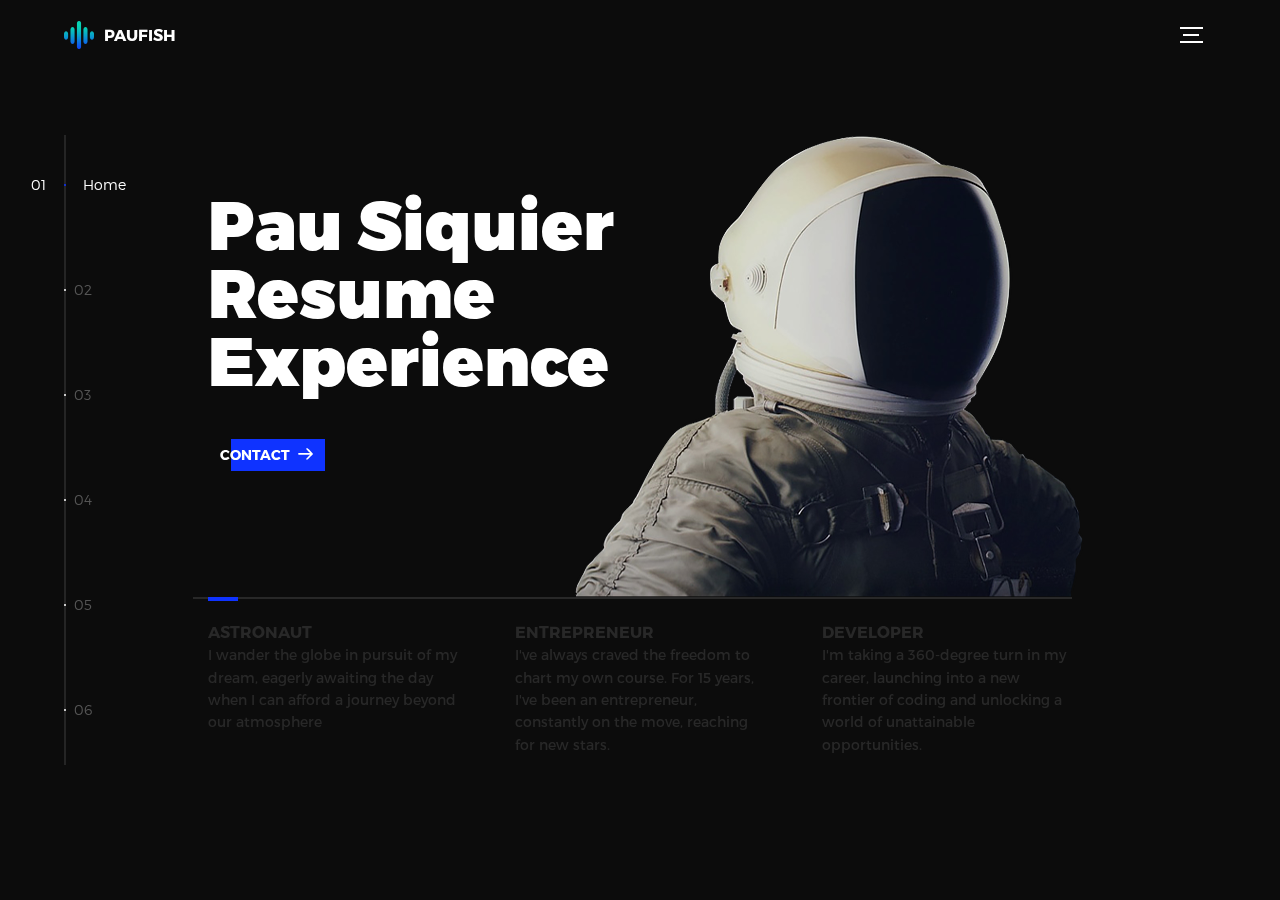
==== index.html @ 1b52bcc1 "upload education" ====
<!DOCTYPE html>
<html lang="en">
    <head>
        <title>Pau Siquier Resume</title>
        <meta charset="utf-8">
        <meta name="viewport" content="width=device-width, initial-scale=1">
        <meta http-equiv="X-UA-Compatible" content="IE=edge">
        <meta name="description" content="HTML5 website template">
        <meta name="keywords" content="global, template, html, sass, jquery">
        <link rel="stylesheet" href="assets/css/main.css">
        <link rel="shortcut icon" type="image/x-icon" href="assets\img\favicon.ico"/>
    </head>
    <body>

        <!-- notification for small viewports and landscape oriented smartphones -->
        <div class="device-notification">
            <a class="device-notification--logo" href="#0">
                <img src="assets/img/logo.png" alt="Global">
                <p>PauFish</p>
            </a>
            <p class="device-notification--message">This portfolio has so much to offer that
                i must request you please orient your device to portrait or find a larger
                screen. You won't be disappointed.</p>
        </div>

        <div class="perspective effect-rotate-left">
            <div class="container">
                <div class="outer-nav--return"></div>
                <div id="viewport" class="l-viewport">
                    <div class="l-wrapper">
                        <header class="header">
                            <a class="header--logo" href="#0">
                                <img src="assets/img/logo.png" alt="Global">
                                <p>PauFish</p>
                            </a>
                            <button class="header--cta cta">Contact</button>
                            <div class="header--nav-toggle">
                                <span></span>
                            </div>
                        </header>
                        <nav class="l-side-nav">
                            <ul class="side-nav">
                                <li class="is-active">
                                    <span>Home</span></li>
                                <li>
                                    <span>About me</span></li>
                                <li>
                                    <span>Portfolio</span></li>
                                <li>
                                    <span>Skills</span></li>
                                <!-- <li><span>Career</span></li> -->
                                
                                <li><span>Education</span></li>     
                                <li><span>Contact</span></li>
                            </ul>
                        </nav>

                        <!--------------------HOME --------------------------------------------------->
                        <ul class="l-main-content main-content">
                            <li class="l-section section section--is-active">
                                <div class="intro">
                                    <div class="intro--banner">
                                        <h1>Pau Siquier<br>Resume<br>Experience</h1>
                                        <button class="cta">Contact
                                            <svg
                                                version="1.1"
                                                id="Layer_1"
                                                xmlns="http://www.w3.org/2000/svg"
                                                xmlns:xlink="http://www.w3.org/1999/xlink"
                                                x="0px"
                                                y="0px"
                                                viewbox="0 0 150 118"
                                                style="enable-background:new 0 0 150 118;"
                                                xml:space="preserve">
                                                <g transform="translate(0.000000,118.000000) scale(0.100000,-0.100000)">
                                                    <path
                                                        d="M870,1167c-34-17-55-57-46-90c3-15,81-100,194-211l187-185l-565-1c-431,0-571-3-590-13c-55-28-64-94-18-137c21-20,33-20,597-20h575l-192-193C800,103,794,94,849,39c20-20,39-29,61-29c28,0,63,30,298,262c147,144,272,271,279,282c30,51,23,60-219,304C947,1180,926,1196,870,1167z"/>
                                                </g>
                                            </svg>
                                            <span class="btn-background"></span>
                                        </button>
                                        <img src="assets/img/introduction-visual.png" alt="Welcome">
                                    </div>
                                    <div class="intro--options">
                                        <a href="#0">
                                            <h3>Astronaut</h3>
                                            <p>I wander the globe in pursuit of my dream, eagerly awaiting the day when I
                                                can afford a journey beyond our atmosphere</p>
                                        </a>
                                        <a href="#0">
                                            <h3>Entrepreneur</h3>
                                            <p>I've always craved the freedom to chart my own course. For 15 years, I've
                                                been an entrepreneur, constantly on the move, reaching for new stars.</p>
                                        </a>
                                        <a href="#0">
                                            <h3>Developer</h3>
                                            <p>I'm taking a 360-degree turn in my career, launching into a new frontier of
                                                coding and unlocking a world of unattainable opportunities.</p>
                                        </a>
                                    </div>
                                </div>
                            </li>

                            <!--------------------ABOUT ME
                            --------------------------------------------------->
                            <li class="l-section section">
                                <div class="about">
                                    <div class="about--banner">
                                        <h2>15<br>Years of<br>Gratifying<br>Work experience</h2>
                                        <!-- <a href="experience.html">Career <span> <svg version="1.1" id="Layer_1"
                                        xmlns="http://www.w3.org/2000/svg" xmlns:xlink="http://www.w3.org/1999/xlink"
                                        x="0px" y="0px" viewBox="0 0 150 118" style="enable-background:new 0 0 150 118;"
                                        xml:space="preserve"> <g transform="translate(0.000000,118.000000)
                                        scale(0.100000,-0.100000)"> <path
                                        d="M870,1167c-34-17-55-57-46-90c3-15,81-100,194-211l187-185l-565-1c-431,0-571-3-590-13c-55-28-64-94-18-137c21-20,33-20,597-20h575l-192-193C800,103,794,94,849,39c20-20,39-29,61-29c28,0,63,30,298,262c147,144,272,271,279,282c30,51,23,60-219,304C947,1180,926,1196,870,1167z"/>
                                        </g> </svg> </span> </a> -->
                                        <img src="assets/img/about.webp" alt="About Us">
                                    </div>
                                    <div class="about--options">
                                        <a href="cv.html" target="”_blank”">
                                            <h3>CV</h3>
                                        </a>
                                        <a href="https://www.linkedin.com/in/paufish/" target="”_blank”">
                                            <h3>Linkedin</h3>
                                        </a>
                                        <a href="https://github.com/PauFish" target="”_blank”">
                                            <h3>Github</h3>
                                        </a>
                                    </div>
                                </div>
                            </li>

                            <!--------------------PORTFOLIO
                            --------------------------------------------------->
                            <li class="l-section section">
                                <div class="work">
                                    <h2>Selected work</h2>
                                    <div class="work--lockup">
                                        <ul class="slider">
                                            <li class="slider--item slider--item-left">
                                                <a href="https://www.youtube.com/embed/-PzQ5agpRwA">
                                                    <div class="slider--item-image">
                                                        <img src="assets\img\salemfish.webp" alt="Salemfish GuestHouse webside">
                                                    </div>
                                                    <p class="slider--item-title">Salemfish GuestHouse</p>
                                                    <p class="slider--item-description">PHP Hotel Booking Webside</p>
                                                    <a href="https://github.com/PauFish/Guest_House_Salem"><img src="assets\img\github.webp" alt="github"></a>
                                                </a>
                                            </li>
                                            <li class="slider--item slider--item-center">
                                                <a id="video" href="https://www.youtube.com/embed/ghQRNvZu9YY">
                                                    <div class="slider--item-image">
                                                        <img src="assets\img\ponmicancion.webp" alt="PonMiCancion webside">
                                                    </div>
                                                    <p class="slider--item-title">PonMiCancion</p>
                                                    <p class="slider--item-description">Laravel, Datatables, Bootstrap...</p>
                                                    <a href="https://github.com/PauFish/Pon-Mi-Cancion"><img src="assets\img\github.webp" alt="github"></a>
                                                </a>
                                            </li>
                                            <li class="slider--item slider--item-right">
                                                <a id="video" href="https://www.youtube.com/embed/Iv_xN5cWtKQ">
                                                    <div class="slider--item-image">
                                                        <img src="assets/img/space.webp" alt="portfolio">
                                                    </div>
                                                    <p class="slider--item-title">Space Portfolio</p>
                                                    <p class="slider--item-description">That's one small step for a man, one
                                                        <del
                                                            style="text-decoration: line-through;text-decoration-color: blue;text-decoration-thickness: 4px;">giant</del>
                                                        tiny leap for mankind.</p>
                                                    <a href="https://github.com/PauFish/portfolio-space"><img src="assets\img\github.webp" alt="github"></a>
                                                </a>
                                            </li>
                                        </ul>
                                        <div id="video" class="slider--prev">
                                            <svg
                                                version="1.1"
                                                id="Layer_1"
                                                xmlns="http://www.w3.org/2000/svg"
                                                xmlns:xlink="http://www.w3.org/1999/xlink"
                                                x="0px"
                                                y="0px"
                                                viewbox="0 0 150 118"
                                                style="enable-background:new 0 0 150 118;"
                                                xml:space="preserve">
                                                <g transform="translate(0.000000,118.000000) scale(0.100000,-0.100000)">
                                                    <path
                                                        d="M561,1169C525,1155,10,640,3,612c-3-13,1-36,8-52c8-15,134-145,281-289C527,41,562,10,590,10c22,0,41,9,61,29
                    c55,55,49,64-163,278L296,510h575c564,0,576,0,597,20c46,43,37,109-18,137c-19,10-159,13-590,13l-565,1l182,180
                    c101,99,187,188,193,199c16,30,12,57-12,84C631,1174,595,1183,561,1169z"/>
                                                </g>
                                            </svg>
                                        </div>
                                        <div class="slider--next">
                                            <svg
                                                version="1.1"
                                                id="Layer_1"
                                                xmlns="http://www.w3.org/2000/svg"
                                                xmlns:xlink="http://www.w3.org/1999/xlink"
                                                x="0px"
                                                y="0px"
                                                viewbox="0 0 150 118"
                                                style="enable-background:new 0 0 150 118;"
                                                xml:space="preserve">
                                                <g transform="translate(0.000000,118.000000) scale(0.100000,-0.100000)">
                                                    <path
                                                        d="M870,1167c-34-17-55-57-46-90c3-15,81-100,194-211l187-185l-565-1c-431,0-571-3-590-13c-55-28-64-94-18-137c21-20,33-20,597-20h575l-192-193C800,103,794,94,849,39c20-20,39-29,61-29c28,0,63,30,298,262c147,144,272,271,279,282c30,51,23,60-219,304C947,1180,926,1196,870,1167z"/>
                                                </g>
                                            </svg>
                                        </div>
                                    </div>
                                </div>
                            </li>
                            <!--------------------CARRER -------------- <li class="l-section section"> <div
                            class="hire" > <div class=""> <p>I have learned from my mistakes and gained
                            valuable knowledge and skills that have helped me grow as a professional.</p>
                            <p>These experiences have also shaped my approach to problem-solving,
                            decision-making, and teamwork, making me a well-rounded individual who is always
                            ready for new challenges.</p> <h2>CARRER</h2> <ul> <li><span>Junior
                            FullStack</span><small> Jan Choueiri M&C S.L.</small><small>2022</small></li>
                            <div> This PHP internship with Laravel provided practical web development
                            experience, deepened my understanding of the subject, and honed my skills for
                            future projects.</div> <li><span>Business Partner</span><small> Ediciones
                            Harper</small><small>2022</small></li> <div >Our company creates and wholesales
                            custom postcards, with in-house photography and design. </div>
                            <li><span>Business owner </span><small> 3D MinisDeResina</small><small>2018 -
                            2023</small></li> <div > We offer advanced 3D printing services utilizing resin
                            material, delivering unparalleled quality with resolution up to 4k. </div>
                            <li><span>Business Owner</span><small> La Seu T.A.</small><small>2018 -
                            2023</small></li> <div > Located in a prime tourist area, our gift shop offers
                            an extensive collection of unique souvenirs and memorable gifts that cater to
                            both visitors and residents alike.</div> <li><span>Business Owner</span><small>
                            Pau Siquier SL</small><small>2009 - 2017</small></li> <div > We specialize in
                            the maintenance, wholesale and retail sale of aquatic animals. </div>
                            <li><span>Handling Supervisor</span><small> Acciona Airport
                            Services</small><small>2008</small></li> <div > As a Ramp Personnel Supervisor,
                            I am responsible for overseeing and inspecting all processes between landing and
                            takeoff of aircraft.</div> </ul> </div> </div> </li>
                            ------------------------------------->
                            <!--------------------SKILLS -------
                            -------------------------------------------->

                            <li class="l-section section ">
                                <div class="skills">

                                    <div id="coding-machine">
                                        <!---- <div id="ust"> <h4 id="baslik">THESE ARE THE ABILITIES I BRING TO THE
                                        COSMOS</h4> <div id="circles"> <div id="exit-circle"></div> </div> </div> -->
                                        <div id="skills-terminal">
                                            <!-- <div id="numbers-terminal"> <span class="numara">1</span> <span
                                            class="numara">2</span> <span class="numara">3</span> <span
                                            class="numara">4</span> <span class="numara">5</span> <span
                                            class="numara">6</span> <span class="numara">7</span> <span
                                            class="numara">8</span> <span class="numara">9</span> <span
                                            class="numara">10</span> <span class="numara">11</span> <span
                                            class="numara">12</span> <span class="numara">13</span> <span
                                            class="numara">14</span> <span class="numara">15</span> <span
                                            class="numara">16</span> <span class="numara">17</span> </div> -->
                                            <div id="">
                                                <span class="comment-terminal">/* My current proficiency in various programming languages markup... */
                                                </span>
                                                <br>
                                                <span class="css-terminal">.coding {</span>
                                                <br>
                                                <ul style="list-style-type: none;">
                                                    <li>&emsp;&emsp;<span class="css-decl-terminal">background:</span><span class="text-terminal">&nbsp; PHP
                                                            <span class="onemli">
                                                                Laravel</span>
                                                            <span class="css-terminal">|</span>
                                                            Mysql
                                                            <span class="css-terminal">|</span>
                                                            Javascript<span class="css-terminal">|</span>| jQuery
                                                            <span class="css-terminal">|</span>
                                                            Java | C#
                                                            <span class="css-terminal">|</span>
                                                            XML
                                                            <span class="css-terminal">|</span>
                                                            Json
                                                            <span class="css-terminal">|</span>
                                                            Html5
                                                            <span class="css-terminal">|</span>
                                                            CSS;
                                                        </li>
                                                        <span class="css-terminal">}</span>
                                                    </ul>
                                                    <br>
                                                    <span class="css-terminal">.knowledge {</span>
                                                    <br>
                                                    <ul style="list-style-type: none;">
                                                        <li>&emsp;&emsp;<span class="css-decl-terminal">background:</span><span class="text-terminal">&nbsp; Git
                                                                <span class="css-terminal">|</span>
                                                                Bootstrap
                                                                <span class="css-terminal">|</span>
                                                                Jira
                                                                <span class="css-terminal">|</span>
                                                                Bitbucket
                                                                <span class="css-terminal">|</span>
                                                                Postman
                                                                <span class="css-terminal">|</span>
                                                                Docker
                                                                <span class="css-terminal">|</span>
                                                                VMware Workstation
                                                                <span class="css-terminal">|</span>
                                                                Ubuntu;
                                                            </li>
                                                            <span class="css-terminal">}</span>
                                                        </ul>
                                                        <br>
                                                        <span class="css-terminal">.other-knowledge {</span>
                                                        <br>
                                                        <ul style="list-style-type: none;">
                                                            <li>&emsp;&emsp;<span class="css-decl-terminal">background:</span><span class="text-terminal">&nbsp; Google Analytics & SEO
                                                                    <span class="css-terminal">|</span>
                                                                    Video Editing
                                                                    <span class="css-terminal">|</span>
                                                                    Photo % video color correction
                                                                    <span class="css-terminal">|</span>
                                                                    3D printing;
                                                                </li>
                                                                <span class="css-terminal">}</span>
                                                            </ul>
                                                            <br>
                                                            <span class="css-terminal">.human-languages {</span>
                                                            <br>

                                                            <span class="">&emsp;&emsp;<span class="css-decl-terminal">background:</span>
                                                            </span>

                                                            <span class="text-terminal">&nbsp;Spanish
                                                                <span class="onemli">
                                                                    Native
                                                                    <span class="css-terminal">|</span>
                                                                    <span class="text-terminal">Catalan</span>
                                                                    Native
                                                                    <span class="css-terminal">|</span>
                                                                    <span class="text-terminal">English</span>
                                                                    Advanced
                                                                    <span class="css-terminal">|</span>
                                                                    <span class="text-terminal">Italian</span>
                                                                    Basic
                                                                    <span class="css-terminal">|</span>
                                                                    <span class="text-terminal">
                                                                        &
                                                                    </span>
                                                                    little bit of many others;
                                                                </span>
                                                            </span>
                                                            <br>
                                                            <span class="css-terminal">}</span>
                                                        </div>
                                                        <div class="temizle"></div>
                                                    </div>
                                                    <!-- <div id="alt"> <p class="terminal-footer"> In a perpetual pursuit of
                                                    knowledge beyond the limits of our world</p> </div> -->
                                                </div>
                                            </div>

                                        </li>

                                        <!--------------------EDUCATION ------------------------->
                                             <li class="l-section
                                        section">
    <div class="Education ">
        <div id='stars-group1'></div>
        <div id='stars-group2'></div>
        <div id='stars-group3'></div>
    </div >
    <link
        href='https://fonts.googleapis.com/css?family=Open+Sans:400,300,300italic,400italic,600,600italic,700,700italic'
        rel='stylesheet'
        type='text/css'>
        <ul class="timeline">
            <li>
                <div class="direction-r">
                    <div class="flag-wrapper">
                        <span class="flag">Web Developer</span>
                        <span class="time-wrapper">
                            <span class="time">2021 - 2023</span>
                        </span>
                    </div>
                    <div class="desc">Higher Education - I excel with magna cum laude, ahead of
                        schedule. My work ethic and commitment bring a positive impact to any task.
                        Seeking challenges, I'm passionate and determined.</div>
                </div>
            </li>
            <li>
                <div class="direction-l">
                    <div class="flag-wrapper">
                        <span class="flag">Adnin & Finances</span>
                        <span class="time-wrapper">
                            <span class="time">2006 - 2008</span>
                        </span>
                    </div>
                    <div class="desc">Higher Education - I left my studies to start a thriving
                        business, gaining valuable experience in leadership and risk-taking.</div>
                </div>
            </li>
            <li>
                <div class="direction-r">
                    <div class="flag-wrapper">
                        <span class="flag">I tried to be a pilot</span>
                        <span class="time-wrapper">
                            <span class="time">2003 - 2006</span>
                        </span>
                    </div>
                    <div class="desc">I pursued my dream of becoming a pilot, but unforeseen
                        circumstances forced me to abandon it despite my passion and determination.</div>
                </div>
            </li>
            <li>
                <div class="direction-l">
                    <div class="flag-wrapper">
                        <span class="flag">USA High School</span>
                        <span class="time-wrapper">
                            <span class="time">2001-2002</span>
                        </span>
                    </div>
                    <div class="desc">Studying in Virginia boosted my academic and English skills.
                        The immersion improved my fluency for personal and professional communication.</div>
                </div>
            </li>
        </ul>
    </li>

                                        <!--------------------CONTACT
                                        --------------------------------------------------->
                                        <li class="l-section section">
                                            <div class="contact">
                                                <div class="contact--lockup">
                                                    <form
                                                        class="work-request"
                                                        action="https://formsubmit.co/info@paufish.es"
                                                        method="POST">
                                                        <div class="message-h1">

                                                            <p class="glitch">
                                                                <span aria-hidden="true"></span>BEAM a message across the universe
                                                            </p>

                                                        </div>
                                                        <div class="work-request--information form-flex">
                                                            <div class="information-name">
                                                                <div class="your-name">
                                                                    <input type="text" name="name" placeholder="Your Name..." required="required"></div>
                                                            </div>
                                                            <div class="information-email">
                                                                <div class="your-email">
                                                                    <input type="text" name="email" placeholder="Your Email..." required="required"></div>
                                                            </div>
                                                            <textarea
                                                                class="textarea-submit"
                                                                name="message"
                                                                rows="5"
                                                                cols="40"
                                                                placeholder=" MESSAGE..."
                                                                required="required"></textarea>
                                                            <!-- Change the Subject of the email to make it look the most handsome-->
                                                            <input type="hidden" name="_subject" value="Contact from www.paufish.es">
                                                            <!-- email templete https://formsubmit.co/email-templates-->
                                                            <input type="hidden" name="_template" value="box"></div>
                                                        <div class="stage"></div>
                                                        <button type="submit" class="send-form">Send</button>
                                                    </form>
                                                </div>
                                            </div>
                                        </li>
                                    </ul>
                                </div>
                            </div>
                        </div>

                        <!-------------------- OUTER 3D NAV
                        --------------------------------------------------->
                        <ul class="outer-nav">
                            <li class="is-active">Home</li>
                            <li>
                                <span>About me</span>
                            </li>
                            <li>
                                <span>Portfolio</span>
                            </li>
                            <li>
                                <span>Skills</span>
                            </li>
                            <li>
                                 <span>Education</span>
                            </li>
                            <!-- <li> <span>Career</span> </li> -->
                            <li>
                                <span>Contact</span>
                            </li>
                        </ul>
                    </div>

                    <script src="https://ajax.googleapis.com/ajax/libs/jquery/2.2.4/jquery.min.js"></script>
                    <script>
                        window.jQuery || document.write('<script src="assets/js/vendor/jquery-2.2.4.min.js"><\/script>')
                    </script>
                    <script src="../assets/js/functions-min.js"></script>
                </body>
            </html>
---- assets/css/main.css ----
@font-face {
    font-family: 'Montserrat';
    src: url("fonts/Montserrat-Black.eot");
    src: local("☺"),url("fonts/Montserrat-Black.woff") format("woff"),url("fonts/Montserrat-Black.ttf") format("truetype"),url("fonts/Montserrat-Black.svg") format("svg");
    font-weight: 900;
    font-style: normal;
}
@font-face {
    font-family: 'Montserrat';
    src: url("fonts/Montserrat-Bold.eot");
    src: local("☺"),url("fonts/Montserrat-Bold.woff") format("woff"),url("fonts/Montserrat-Bold.ttf") format("truetype"),url("fonts/Montserrat-Bold.svg") format("svg");
    font-weight: 700;
    font-style: normal;
}
@font-face {
    font-family: 'Montserrat';
    src: url("fonts/Montserrat-Regular.eot");
    src: local("☺"),url("fonts/Montserrat-Regular.woff") format("woff"),url("fonts/Montserrat-Regular.ttf") format("truetype"),url("fonts/Montserrat-Regular.svg") format("svg");
    font-weight: 400;
    font-style: normal;
}
@font-face {
    font-family: 'Montserrat';
    src: url("fonts/Montserrat-Light.eot");
    src: local("☺"),url("fonts/Montserrat-Light.woff") format("woff"),url("fonts/Montserrat-Light.ttf") format("truetype"),url("fonts/Montserrat-Light.svg") format("svg");
    font-weight: 300;
    font-style: normal;
}
/*! normalize.css v3.0.2 | MIT License | git.io/normalize */
html {
    font-family: sans-serif;
    -ms-text-size-adjust: 100%;
    -webkit-text-size-adjust: 100%;
}
body {
    margin: 0;
}
article,
aside,
details,
figcaption,
figure,
footer,
header,
hgroup,
main,
menu,
nav,
section,
summary {
    display: block;
}
audio,
canvas,
progress,
video {
    display: inline-block;
    vertical-align: baseline;
}
audio:not([controls]) {
    display: none;
    height: 0;
}
[hidden],
template {
    display: none;
}
a {
    background-color: transparent;
}
a:active,
a:hover {
    outline: 0;
}
abbr[title] {
    border-bottom: 1px dotted;
}
b,
strong {
    font-weight: bold;
}
dfn {
    font-style: italic;
}
h1 {
    font-size: 2em;
    margin: 0.67em 0;
}
mark {
    background: #ff0;
    color: #000;
}
small {
    font-size: 80%;
}
sub,
sup {
    font-size: 75%;
    line-height: 0;
    position: relative;
    vertical-align: baseline;
}
sup {
    top: -0.5em;
}
sub {
    bottom: -0.25em;
}
img {
    border: 0;
}
svg:not(:root) {
    overflow: hidden;
}
figure {
    margin: 1em 40px;
}
hr {
    box-sizing: content-box;
    height: 0;
}
pre {
    overflow: auto;
}
code,
kbd,
pre,
samp {
    font-family: monospace, monospace;
    font-size: 1em;
}
button,
input,
optgroup,
select,
textarea {
    color: inherit;
    font: inherit;
    margin: 0;
}
button {
    overflow: visible;
}
button,
select {
    text-transform: none;
}
button,
html input[type="button"],
input[type="reset"],
input[type="submit"] {
    -webkit-appearance: button;
    cursor: pointer;
}
button[disabled],
html input[disabled] {
    cursor: default;
}
button::-moz-focus-inner,
input::-moz-focus-inner {
    border: 0;
    padding: 0;
}
input {
    line-height: normal;
}
input[type="checkbox"],
input[type="radio"] {
    box-sizing: border-box;
    padding: 0;
}
input[type="number"]::-webkit-inner-spin-button,
input[type="number"]::-webkit-outer-spin-button {
    height: auto;
}
input[type="search"] {
    -webkit-appearance: textfield;
    box-sizing: content-box;
}
input[type="search"]::-webkit-search-cancel-button,
input[type="search"]::-webkit-search-decoration {
    -webkit-appearance: none;
}
fieldset {
    border: 1px solid #c0c0c0;
    margin: 0 2px;
    padding: 0.35em 0.625em 0.75em;
}
legend {
    border: 0;
    padding: 0;
}
textarea {
    overflow: auto;
    color:black;
}
optgroup {
    font-weight: bold;
}
table {
    border-collapse: collapse;
    border-spacing: 0;
}
td,
th {
    padding: 0;
}
::-moz-selection {
    background: #FFF498;
}
::selection {
    background: #FFF498;
}
::-moz-selection {
    background: #FFF498;
}
img::-moz-selection {
    background: transparent;
}
img::selection {
    background: transparent;
}
img::-moz-selection {
    background: transparent;
}
body {
    -webkit-tap-highlight-color: #FFF498;
}
body {
    background-color: #0c0c0c;
    font-size: 14px;
    line-height: 1.6;
    font-family: "Montserrat",sans-serif;
    color: #fff;
    -webkit-font-smoothing: antialiased;
    -webkit-text-size-adjust: 100%;
}
.l-viewport {
    position: relative;
    width: 100%;
    height: 100vh;
    box-shadow: 0 0 45px 5px rgba(0,0,0,0.85);
    overflow: hidden;
}
.l-wrapper {
    position: relative;
    width: 1440px;
    max-width: 90%;
    height: 100%;
    margin: 0 auto;
}
.l-side-nav {
    position: absolute;
    left: 0;
    display: -webkit-box;
    display: -webkit-flex;
    display: -ms-flexbox;
    display: flex;
    height: 100%;
    -webkit-box-align: center;
    -webkit-align-items: center;
    -ms-flex-align: center;
    align-items: center;
}
.l-side-nav::before {
    content: "";
    position: absolute;
    top: 50%;
    left: 0;
    -webkit-transform: translateY(-50%);
    transform: translateY(-50%);
    width: 2px;
    height: 70%;
    max-height: 750px;
    background-color: #555;
    opacity: 0.35;
    z-index: 10;
}
@media (max-width: 1180px) {
    .l-side-nav {
        display: none;
    }
}
.l-main-content {
    position: relative;
    width: 100%;
    height: 100%;
    margin: 0;
    padding: 0;
    list-style: none;
}
.l-section {
    position: absolute;
    width: 100%;
    height: 100%;
}
.device-notification {
    display: none;
    position: fixed;
    top: 0;
    left: 0;
    width: 100%;
    height: 100%;
    -webkit-box-orient: vertical;
    -webkit-box-direction: normal;
    -webkit-flex-direction: column;
    -ms-flex-direction: column;
    flex-direction: column;
    -webkit-box-align: center;
    -webkit-align-items: center;
    -ms-flex-align: center;
    -ms-grid-row-align: center;
    align-items: center;
    -webkit-box-pack: center;
    -webkit-justify-content: center;
    -ms-flex-pack: center;
    justify-content: center;
    background-color: #0c0c0c;
    z-index: 12;
}
.device-notification--logo {
    display: -webkit-box;
    display: -webkit-flex;
    display: -ms-flexbox;
    display: flex;
    -webkit-box-align: center;
    -webkit-align-items: center;
    -ms-flex-align: center;
    align-items: center;
    text-decoration: none;
    color: #fff;
}
.device-notification--logo p {
    margin: 0 0 0 10px;
    font-size: 16px;
    font-weight: 700;
    text-transform: uppercase;
}
.device-notification--message {
    width: 70%;
    margin: 30px 0 0;
    font-weight: 700;
    text-align: center;
}
@media (max-width: 767px) and (min-width: 601px) and (max-height: 680px) {
    .device-notification {
        display: -webkit-box;
        display: -webkit-flex;
        display: -ms-flexbox;
        display: flex;
    }
}
@media (max-width: 600px) and (min-width: 480px) and (max-height: 580px) {
    .device-notification {
        display: -webkit-box;
        display: -webkit-flex;
        display: -ms-flexbox;
        display: flex;
    }
}
@media (max-width: 736px) and (min-width: 360px) and (orientation: landscape) {
    .device-notification {
        display: -webkit-box;
        display: -webkit-flex;
        display: -ms-flexbox;
        display: flex;
    }
}
@media(max-width: 359px) {
    .device-notification {
        display: -webkit-box;
        display: -webkit-flex;
        display: -ms-flexbox;
        display: flex;
    }
}
.section {
    opacity: 0;
    visibility: hidden;
    -webkit-transition: opacity 0.4s ease-in-out,visibility 0s 0.4s;
    transition: opacity 0.4s ease-in-out,visibility 0s 0.4s;
}
.section--is-active {
    opacity: 1;
    visibility: visible;
    z-index: 1;
    -webkit-transition: opacity 0.4s ease-in-out 0.4s;
    transition: opacity 0.4s ease-in-out 0.4s;
}
.section--next {
    -webkit-transform: translateY(-45px);
    transform: translateY(-45px);
    -webkit-transition: -webkit-transform 0.4s ease-in-out;
    transition: -webkit-transform 0.4s ease-in-out;
    transition: transform 0.4s ease-in-out;
    transition: transform 0.4s ease-in-out, -webkit-transform 0.4s ease-in-out;
}
.section--prev {
    -webkit-transform: translateY(45px);
    transform: translateY(45px);
    -webkit-transition: -webkit-transform 0.4s ease-in-out;
    transition: -webkit-transform 0.4s ease-in-out;
    transition: transform 0.4s ease-in-out;
    transition: transform 0.4s ease-in-out, -webkit-transform 0.4s ease-in-out;
}
.header {
    position: absolute;
    top: 0;
    left: 0;
    display: -webkit-box;
    display: -webkit-flex;
    display: -ms-flexbox;
    display: flex;
    width: 100%;
    height: 70px;
    -webkit-box-align: center;
    -webkit-align-items: center;
    -ms-flex-align: center;
    align-items: center;
    -webkit-box-pack: justify;
    -webkit-justify-content: space-between;
    -ms-flex-pack: justify;
    justify-content: space-between;
    z-index: 10;
}
.header--logo {
    display: -webkit-box;
    display: -webkit-flex;
    display: -ms-flexbox;
    display: flex;
    -webkit-box-align: center;
    -webkit-align-items: center;
    -ms-flex-align: center;
    align-items: center;
    text-decoration: none;
    color: #fff;
}
.header--logo p {
    margin: 0 0 0 10px;
    font-size: 16px;
    font-weight: 700;
    text-transform: uppercase;
}
.header--nav-toggle {
    display: -webkit-box;
    display: -webkit-flex;
    display: -ms-flexbox;
    display: flex;
    width: 50px;
    height: 50px;
    -webkit-box-orient: vertical;
    -webkit-box-direction: normal;
    -webkit-flex-direction: column;
    -ms-flex-direction: column;
    flex-direction: column;
    -webkit-box-align: center;
    -webkit-align-items: center;
    -ms-flex-align: center;
    align-items: center;
    -webkit-box-pack: center;
    -webkit-justify-content: center;
    -ms-flex-pack: center;
    justify-content: center;
    cursor: pointer;
}
.header--nav-toggle span,
.header--nav-toggle::after,
.header--nav-toggle::before {
    content: "";
    position: relative;
    width: 16px;
    height: 2px;
    background-color: #fff;
}
.header--nav-toggle::before {
    bottom: 5px;
    width: 23px;
}
.header--nav-toggle::after {
    top: 5px;
    width: 23px;
}
.header--cta {
    position: absolute;
    top: 50%;
    left: 50%;
    -webkit-transform: translate(-50%, -50%);
    transform: translate(-50%, -50%);
    padding: 0 20px;
    line-height: 30px;
    text-decoration: none;
    color: #fff;
    font-weight: 700;
    text-transform: uppercase;
    background-color: #0f33ff;
    border: none;
    opacity: 0;
    visibility: hidden;
    -webkit-transition: opacity 0.4s ease-in-out,visibility 0s 0.4s;
    transition: opacity 0.4s ease-in-out,visibility 0s 0.4s;
}
.header--cta:focus {
    outline: none;
}
.header--cta.is-active {
    opacity: 1;
    visibility: visible;
    -webkit-transition: opacity 0.4s ease-in-out 0.4s;
    transition: opacity 0.4s ease-in-out 0.4s;
}
@media (max-width: 767px) {
    .header--cta {
        display: none;
    }
}
.side-nav {
    position: relative;
    display: -webkit-box;
    display: -webkit-flex;
    display: -ms-flexbox;
    display: flex;
    width: 100px;
    height: 70%;
    max-height: 750px;
    -webkit-box-orient: vertical;
    -webkit-box-direction: normal;
    -webkit-flex-direction: column;
    -ms-flex-direction: column;
    flex-direction: column;
    -webkit-justify-content: space-around;
    -ms-flex-pack: distribute;
    justify-content: space-around;
    margin: 0;
    padding: 0;
    list-style-position: inside;
    z-index: 10;
}
.side-nav > li {
    position: relative;
    top: -5px;
    color: #fff;
    font-size: 6px;
    cursor: pointer;
}
.side-nav > li span {
    position: relative;
    top: 3px;
    left: 10px;
    color: #fff;
    font-size: 14px;
    font-weight: 300;
    opacity: 0;
    visibility: hidden;
}
.side-nav > li::before {
    position: absolute;
    top: 3px;
    left: 10px;
    color: #555;
    font-size: 14px;
    font-weight: 300;
}

/*where side-nav magics is at*/
.side-nav li:nth-child(1)::before {
    content: "01";
}
.side-nav li:nth-child(2)::before {
    content: "02";
}
.side-nav li:nth-child(3)::before {
    content: "03";
}
.side-nav li:nth-child(4)::before {
    content: "04";
}

.side-nav li:nth-child(5)::before {
    content: "05";
}

.side-nav li:nth-child(6)::before {
    content: "06";
}
/*
.side-nav li:nth-child(7)::before {
    content: "07";
}

*/
.side-nav li.is-active {
    color: #0f33ff;
    -webkit-transition: color 0.4s ease-in-out;
    transition: color 0.4s ease-in-out;
}
.side-nav li.is-active span {
    opacity: 1;
    visibility: visible;
    -webkit-transition: opacity 0.4s ease-in-out;
    transition: opacity 0.4s ease-in-out;
}
.side-nav li.is-active::before {
    left: -33px;
    color: #fff;
}
.intro {
    position: relative;
    display: -webkit-box;
    display: -webkit-flex;
    display: -ms-flexbox;
    display: flex;
    width: 900px;
    max-width: 75%;
    height: 100%;
    -webkit-box-orient: vertical;
    -webkit-box-direction: normal;
    -webkit-flex-direction: column;
    -ms-flex-direction: column;
    flex-direction: column;
    -webkit-box-pack: center;
    -webkit-justify-content: center;
    -ms-flex-pack: center;
    justify-content: center;
    margin: 0 auto;
}
@media (max-width: 1180px) {
    .intro {
        max-width: 100%;
    }
}
.intro--banner {
    position: relative;
    height: 475px;
}
.intro--banner::before {
    content: "";
    position: absolute;
    bottom: 20px;
    left: -15px;
    right: 0;
    height: 2px;
    background-color: #282828;
}
.intro--banner::after {
    content: "";
    position: absolute;
    bottom: 18px;
    left: 0;
    width: 30px;
    height: 4px;
    background-color: #0f33ff;
}
.intro--banner h1 {
    position: relative;
    font-size: 68px;
    font-weight: 900;
    line-height: 1;
    z-index: 1;
}
.intro--banner button {
    position: relative;
    padding: 5px 17px 5px 12px;
    font-weight: 700;
    text-transform: uppercase;
    background-color: transparent;
    border: none;
}
.intro--banner button .btn-background {
    position: absolute;
    top: 0;
    left: 23px;
    right: 0;
    height: 100%;
    background-color: #0f33ff;
    z-index: -1;
    -webkit-transition: left 0.2s ease-in-out;
    transition: left 0.2s ease-in-out;
}
.intro--banner button:hover .btn-background {
    left: 0;
}
.intro--banner button:focus {
    outline: none;
}
.intro--banner button svg {
    position: relative;
    left: 5px;
    width: 15px;
    fill: #fff;
}
.intro--banner img {
    position: absolute;
    bottom: 21px;
    right: -12px;
}
.intro--options {
    display: -webkit-box;
    display: -webkit-flex;
    display: -ms-flexbox;
    display: flex;
    -webkit-box-pack: justify;
    -webkit-justify-content: space-between;
    -ms-flex-pack: justify;
    justify-content: space-between;
    margin: 0;
    padding: 0;
    list-style: none;
}
.intro--options > a {
    max-width: 250px;
    text-decoration: none;
    color: #282828;
    -webkit-transition: color 0.2s ease-in-out;
    transition: color 0.2s ease-in-out;
}
.intro--options > a:hover {
    color: #fff;
}
.intro--options h3 {
    font-size: 16px;
    text-transform: uppercase;
}
.intro--options p {
    margin-bottom: 0;
}
@media (max-width: 900px) {
    .intro--banner {
        height: 380px;
    }
    .intro--banner h1 {
        font-size: 55px;
    }
    .intro--banner img {
        width: 430px;
    }
    .intro--options > a {
        margin-right: 30px;
    }
    .intro--options > a:last-child {
        margin-right: 0;
    }
}
@media (max-width: 767px) {
    .intro--banner {
        height: 305px;
    }
    .intro--banner h1 {
        font-size: 44px;
    }
    .intro--banner img {
        width: 330px;
    }
    .intro--options {
        display: block;
    }
    .intro--options > a {
        display: block;
        max-width: 100%;
        margin: 0 0 30px;
    }
    .intro--options > a:last-child {
        margin-bottom: 0;
    }
}
@media (max-width: 600px) {
    .intro--banner {
        height: 20%;
    }
    .intro--banner h1 {
        font-size: 35px;
    }
    .intro--banner img {
        width: 60%;
    }
}
@media (max-width: 600px) and (max-height: 750px) {
    .intro--banner {
        height: auto;
    }
    .intro--banner::after,
    .intro--banner::before {
        display: none;
    }
    .intro--banner h1 {
        margin-top: 0;
    }
    
}
.work {
    
    position: relative;
    display: -webkit-box;
    display: -webkit-flex;
    display: -ms-flexbox;
    display: flex;
    width: 960px;
    max-width: 80%;
    height: 100%;
    -webkit-box-orient: vertical;
    -webkit-box-direction: normal;
    -webkit-flex-direction: column;
    -ms-flex-direction: column;
    flex-direction: column;
    -webkit-box-pack: center;
    -webkit-justify-content: center;
    -ms-flex-pack: center;
    justify-content: center;
    margin: 0 auto;
}
@media (max-width: 1180px) {
    .work {
        max-width: 100%;
    }
}
.work h2 {
    margin: 0 0 20px;
    font-size: 30px;
    text-align: center;
}
.work--lockup {
    position: relative;
}
.work--lockup .slider {
    position: relative;
    display: -webkit-box;
    display: -webkit-flex;
    display: -ms-flexbox;
    display: flex;
    width: 80%;
    margin: 0 auto;
    padding: 0;
    list-style: none;
}
.work--lockup .slider--item {
    position: absolute;
    display: none;
    text-align: center;
}
.work--lockup .slider--item a {
    text-decoration: none;
    color: #858585;
}
.work--lockup .slider--item-title {
    margin-top: 10px;
    font-size: 12px;
    font-weight: 700;
    text-transform: uppercase;
}
.work--lockup .slider--item-description {
    display: none;
    max-width: 250px;
    margin: 0 auto;
}
.work--lockup .slider--item-image {
    width: 150px;
    height: 150px;
    margin: 0 auto;
    border-radius: 50%;
    overflow: hidden;
}
.work--lockup .slider--item-image img {
    width: 100%;
}
.work--lockup .slider--item-left {
    top: 50%;
    left: 0;
    -webkit-transform: translateY(-50%);
    transform: translateY(-50%);
    display: block;
}
.work--lockup .slider--item-right {
    top: 50%;
    right: 0;
    -webkit-transform: translateY(-50%);
    transform: translateY(-50%);
    display: block;
}
.work--lockup .slider--item-center {
    position: relative;
    top: 30px;
    left: 50%;
    -webkit-transform: translateX(-50%);
    transform: translateX(-50%);
    display: block;
}
.work--lockup .slider--item-center a {
    color: #fff;
}
.work--lockup .slider--item-center .slider--item-title {
    margin-top: 25px;
    font-size: 16px;
}
.work--lockup .slider--item-center .slider--item-description {
    display: block;
}
.work--lockup .slider--item-center .slider--item-image {
    width: 300px;
    height: 300px;
}
.work--lockup .slider--next,
.work--lockup .slider--prev {
    position: absolute;
    top: 160px;
    display: -webkit-box;
    display: -webkit-flex;
    display: -ms-flexbox;
    display: flex;
    width: 50px;
    height: 50px;
    -webkit-box-align: center;
    -webkit-align-items: center;
    -ms-flex-align: center;
    align-items: center;
    -webkit-box-pack: center;
    -webkit-justify-content: center;
    -ms-flex-pack: center;
    justify-content: center;
    background-color: #282828;
    border-radius: 50%;
    cursor: pointer;
}
.work--lockup .slider--next svg,
.work--lockup .slider--prev svg {
    width: 20px;
    fill: #fff;
}
.work--lockup .slider--next {
    right: 0;
}
.work--lockup .slider--prev {
    left: 0;
}
@media (max-width: 900px) {
    .work--lockup .slider--item-image {
        width: 120px;
        height: 120px;
    }
    .work--lockup .slider--item-center .slider--item-image {
        width: 240px;
        height: 240px;
    }
    .work--lockup .slider--next,
    .work--lockup .slider--prev {
        top: 130px;
    }
}
@media (max-width: 767px) {
    .work--lockup .slider {
        width: 75%;
    }
    .work--lockup .slider--item-image {
        width: 90px;
        height: 90px;
    }
    .work--lockup .slider--item-center .slider--item-image {
        width: 190px;
        height: 190px;
    }
    .work--lockup .slider--next,
    .work--lockup .slider--prev {
        top: 105px;
    }
}
@media (max-width: 600px) {
    .work--lockup .slider {
        width: auto;
    }
    .work--lockup .slider--item-left,
    .work--lockup .slider--item-right {
        display: none;
    }
}
.about {
    position: relative;
    display: -webkit-box;
    display: -webkit-flex;
    display: -ms-flexbox;
    display: flex;
    width: 900px;
    max-width: 75%;
    height: 100%;
    -webkit-box-orient: vertical;
    -webkit-box-direction: normal;
    -webkit-flex-direction: column;
    -ms-flex-direction: column;
    flex-direction: column;
    -webkit-box-pack: center;
    -webkit-justify-content: center;
    -ms-flex-pack: center;
    justify-content: center;
    margin: 0 auto;
}
@media (max-width: 1180px) {
    .about {
        max-width: 100%;
    }
}
.about--banner {
    position: relative;
    height: 45%;
}
.about--banner::before {
    content: "";
    position: absolute;
    top: 20px;
    left: 200px;
    -webkit-transform: rotate(-25deg);
    transform: rotate(-25deg);
    border: 5px solid #0f33ff;
    border-right-color: transparent;
    border-bottom-color: transparent;
}
.about--banner::after {
    content: "";
    position: absolute;
    top: 75px;
    left: 400px;
    -webkit-transform: rotate(45deg);
    transform: rotate(45deg);
    width: 10px;
    height: 10px;
    background-color: #0f33ff;
}
.about--banner h2 {
    position: relative;
    margin-top: 35px;
    font-size: 68px;
    font-weight: 900;
    line-height: 1;
    z-index: 1;
}
.about--banner h2::before {
    content: "";
    position: absolute;
    top: 60px;
    left: 268px;
    width: 30px;
    height: 30px;
    background-color: #0f33ff;
    border-radius: 50%;
}
.about--banner h2::after {
    content: "";
    position: absolute;
    top: 255px;
    left: 255px;
    width: 10px;
    height: 10px;
    background-color: #0f33ff;
}
.about--banner a {
    padding: 5px 17px 5px 0;
    text-decoration: none;
    color: #fff;
    font-weight: 700;
    text-transform: uppercase;
    background-color: transparent;
}
.about--banner a:hover svg {
    left: 10px;
}
.about--banner a svg {
    position: relative;
    left: 5px;
    width: 15px;
    fill: #fff;
    -webkit-transition: left 0.2s ease-in-out;
    transition: left 0.2s ease-in-out;
}
.about--banner img {
    position: absolute;
    bottom: -90px;
    right: -12px;
}
.about--options {
    display: -webkit-box;
    display: -webkit-flex;
    display: -ms-flexbox;
    display: flex;
    max-width: 600px;
    -webkit-box-pack: justify;
    -webkit-justify-content: space-between;
    -ms-flex-pack: justify;
    justify-content: space-between;
    margin-top: 20px;
    padding: 0;
    list-style: none;
    text-align: center;
}
.about--options > a {
    position: relative;
    width: 150px;
    height: 75px;
    text-decoration: none;
    color: #fff;
    border: 10px solid #0f33ff;
    background-position: center;
    background-size: cover;
    background-repeat: no-repeat;
}
.about--options > a:nth-child(1) {
    background-image: url("../img/about-winners.webp");
}
.about--options > a:nth-child(2) {
    background-image: url("../img/about-philosophy.webp");
}
.about--options > a:nth-child(3) {
    background-image: url("../img/about-history.webp");
}
.about--options > a:hover h3 {
    bottom: -50px;
}
.about--options h3 {
    margin-top: 70px;
    font-size: 16px;
    text-transform: uppercase;
    -webkit-transition: bottom 0.2s ease-in-out,left 0.2s ease-in-out;
    transition: bottom 0.2s ease-in-out,left 0.2s ease-in-out;
}
@media (max-width: 767px) {
    .about--banner {
        height: 305px;
    }
    .about--banner::before {
        top: 0;
        left: 125px;
    }
    .about--banner::after {
        top: 35px;
        left: 260px;
    }
    .about--banner h2 {
        margin-top: 5px;
        font-size: 44px;
    }
    .about--banner h2::before {
        top: 28px;
        left: 168px;
    }
    .about--banner h2::after {
        top: 163px;
        left: 163px;
    }
    .about--banner img {
        width: 315px;
    }
}
@media (max-width: 600px) {
    .about--banner {
        height: auto;
    }
    .about--banner::before {
        left: 155px;
    }
    .about--banner::after {
        left: 310px;
    }
    .about--banner h2 {
        margin-top: 0;
        font-size: 55px;
    }
    .about--banner h2::before {
        top: 43px;
        left: 214px;
    }
    .about--banner h2::after {
        top: 205px;
        left: 205px;
    }
   
    .about--options a{
       margin-top:50px;
       margin: 3px;
       border: 8px solid #0f33ff ;
       
    }

}
.contact {
    position: fixed;
    top: 0;
    left: 0;
    width: 100%;
    height: 100%;
    background-image: url("../img/contact-visual.png");
    background-position: center;
    background-size: cover;
    background-repeat: no-repeat;
}
.contact--lockup {
    position: relative;
    display: -webkit-box;
    display: -webkit-flex;
    display: -ms-flexbox;
    display: flex;
    width: 900px;
    max-width: 75%;
    height: 100%;
    -webkit-box-align: center;
    -webkit-align-items: center;
    -ms-flex-align: center;
    align-items: center;
    -webkit-box-pack: end;
    -webkit-justify-content: flex-end;
    -ms-flex-pack: end;
    justify-content: flex-end;
    margin: 0 auto;
}
@media (max-width: 1180px) {
    .contact--lockup {
        max-width: 90%;
    }
}
@media (max-width: 767px) {
    .contact--lockup {
        -webkit-box-pack: center;
        -webkit-justify-content: center;
        -ms-flex-pack: center;
        justify-content: center;
    }
}
.contact--lockup .modal {
    padding: 45px;
    text-align: center;
    background-color: #0c0c0c;
    box-shadow: 0 0 30px 0 rgba(0,0,0,0.75);
}
.contact--lockup .modal--information a,
.contact--lockup .modal--information p {
    display: block;
    margin: 14px 0;
    text-decoration: none;
    color: #fff;
    font-weight: 700;
}
.contact--lockup .modal--information p {
    margin-top: 0;
}
.contact--lockup .modal--options {
    margin: 0;
    padding: 0;
    list-style: none;
}
.contact--lockup .modal--options > li {
    width: 130px;
    margin: 0 auto 25px;
}
.contact--lockup .modal--options li:nth-child(1) {
    background-color: #1769ff;
}
.contact--lockup .modal--options li:nth-child(2) {
    background-color: #ea4c89;
}
.contact--lockup .modal--options li:nth-child(3) {
    margin-bottom: 0;
    background-color: #0f33ff;
    text-transform: uppercase;
}
.contact--lockup .modal--options a {
    display: block;
    width: 100%;
    padding: 8px 0;
    text-decoration: none;
    color: #fff;
    font-weight: 700;
}
.hire {
    position: relative;
    display: -webkit-box;
    display: -webkit-flex;
    display: -ms-flexbox;
    display: flex;
    width: 700px;
    max-width: 75%;
    height: 100%;
    -webkit-box-orient: vertical;
    -webkit-box-direction: normal;
    -webkit-flex-direction: column;
    -ms-flex-direction: column;
    flex-direction: column;
    -webkit-box-pack: center;
    -webkit-justify-content: center;
    -ms-flex-pack: center;
    justify-content: center;
    margin: 0 auto;
}
@media (max-width: 1180px) {
    .hire {
        max-width: 100%;
    }
}
.hire h2 {
    margin: 0 0 20px;
    font-size: 30px;
    text-align: center;
}
.work-request {
    display: -webkit-box;
    display: -webkit-flex;
    display: -ms-flexbox;
    display: flex;
    width: 100%;
    -webkit-box-orient: vertical;
    -webkit-box-direction: normal;
    -webkit-flex-direction: column;
    -ms-flex-direction: column;
    flex-direction: column;
    -webkit-box-align: center;
    -webkit-align-items: center;
    -ms-flex-align: center;
    align-items: center;
    color: #fff;
}
.work-request input[type="submit"] {
    width: 400px;
    max-width: 100%;
    line-height: 50px;
    font-size: 16px;
    font-weight: 700;
    text-transform: uppercase;
    background-color: #0f33ff;
    border: none;
    border-radius: 0;
}
.work-request input[type="submit"]:focus {
    outline: none;
}
.work-request--options {
    display: -webkit-box;
    display: -webkit-flex;
    display: -ms-flexbox;
    display: flex;
    width: 100%;
    -webkit-box-orient: vertical;
    -webkit-box-direction: normal;
    -webkit-flex-direction: column;
    -ms-flex-direction: column;
    flex-direction: column;
    -webkit-box-align: center;
    -webkit-align-items: center;
    -ms-flex-align: center;
    align-items: center;
    margin: 30px 0;
}
.work-request--options .options-a {
    display: -webkit-box;
    display: -webkit-flex;
    display: -ms-flexbox;
    display: flex;
    width: 100%;
    -webkit-box-pack: justify;
    -webkit-justify-content: space-between;
    -ms-flex-pack: justify;
    justify-content: space-between;
}
.work-request--options .options-b {
    display: -webkit-box;
    display: -webkit-flex;
    display: -ms-flexbox;
    display: flex;
    width: 72%;
    -webkit-flex-wrap: wrap;
    -ms-flex-wrap: wrap;
    flex-wrap: wrap;
    -webkit-justify-content: space-around;
    -ms-flex-pack: distribute;
    justify-content: space-around;
}
.work-request--options label {
    display: block;
    width: 200px;
    margin-bottom: 30px;
    line-height: 50px;
    font-size: 16px;
    font-weight: 700;
    text-align: center;
    border: 2px solid #fff;
    cursor: pointer;
    -webkit-transition: background-color 0.2s ease-in-out,border-color 0.2s ease-in-out;
    transition: background-color 0.2s ease-in-out,border-color 0.2s ease-in-out;
}
.work-request--options label svg {
    position: relative;
    left: -5px;
    width: 0;
    fill: #fff;
    -webkit-transition: width 0.2s ease-in-out;
    transition: width 0.2s ease-in-out;
}
.work-request--options input[type="checkbox"] {
    display: none;
}
.work-request--options input[type="checkbox"]:checked+label {
    background-color: #0f33ff;
    border-color: #0f33ff;
}
.work-request--options input[type="checkbox"]:checked+label svg {
    width: 15px;
}
.work-request--information {
    display: -webkit-box;
    display: -webkit-flex;
    display: -ms-flexbox;
    display: flex;
    width: 100%;
    -webkit-box-pack: justify;
    -webkit-justify-content: space-between;
    -ms-flex-pack: justify;
    justify-content: space-between;
    margin-bottom: 60px;
}

.work-request--information .information-email,
.work-request--information .information-name {
    position: relative;
    width: 45%;
    height: 50px;
    font-size: 30px;
    font-weight: 300;
    border-radius: 3px;
}
.work-request--information input[type="text"],
.work-request--information input[type="email"] {
    width: 100%;
    padding: 0 0 5px;
    background-color: transparent;
    border: none;
    border-bottom: 1px solid #fff;
    border-radius: 0;
}
.work-request--information input[type="text"]:focus,
.work-request--information input[type="email"]:focus {
    outline: none;
    background-color: #0c0c0c;
}
.work-request--information label {
    position: absolute;
    top: 0;
    left: 0;
    pointer-events: none;
    -webkit-transition: top 0.2s ease-in-out,font-size 0.2s ease-in-out;
    transition: top 0.2s ease-in-out,font-size 0.2s ease-in-out;
}
.work-request--information input.has-value+label,
.work-request--information input:focus+label {
    top: -15px;
    font-size: 14px;
}
@media (max-width: 767px) {
    .work-request--options {
        -webkit-box-orient: horizontal;
        -webkit-box-direction: normal;
        -webkit-flex-direction: row;
        -ms-flex-direction: row;
        flex-direction: row;
        -webkit-justify-content: space-around;
        -ms-flex-pack: distribute;
        justify-content: space-around;
    }
    .work-request--options .options-a,
    .work-request--options .options-b {
        display: block;
        width: auto;
    }
}
@media (max-width: 600px) {
    .work-request--options {
        margin: 20px 0;
    }
}
@media (max-width: 600px) and (max-width: 415px) {
  
   
    .work-request--options {
        -webkit-box-pack: justify;
        -webkit-justify-content: space-between;
        -ms-flex-pack: justify;
        justify-content: space-between;
    }
}
@media (max-width: 600px) {
    .work-request--options label {
        width: 150px;
        margin-bottom: 15px;
        font-size: 14px;
    }
    .work-request--options input[type="checkbox"]:checked+label svg {
        width: 12px;
    }
    .work-request--information {
        margin-bottom: 30px;
    }
    .work-request--information .information-email,
    .work-request--information .information-name {
        height: 40px;
        font-size: 24px;
        border-radius: 3px;
    }

}
.perspective {
    position: relative;
    width: 100%;
    height: 100%;
    overflow: hidden;
}
.perspective--modalview {
    position: fixed;
    -webkit-perspective: 1500px;
    perspective: 1500px;
}
.container {
    position: relative;
    -webkit-transform: translateZ(0) translateX(0) rotateY(0deg);
    transform: translateZ(0) translateX(0) rotateY(0deg);
    min-height: 100%;
    outline: 30px solid #0f33ff;
    -webkit-transition: -webkit-transform 0.4s;
    transition: -webkit-transform 0.4s;
    transition: transform 0.4s;
    transition: transform 0.4s, -webkit-transform 0.4s;
}
.modalview .container {
    position: absolute;
    width: 100%;
    height: 100%;
    overflow: hidden;
    -webkit-backface-visibility: hidden;
    backface-visibility: hidden;
}
.effect-rotate-left .container {
    -webkit-transform-origin: 0 50%;
    transform-origin: 0 50%;
    -webkit-transition: -webkit-transform 0.4s;
    transition: -webkit-transform 0.4s;
    transition: transform 0.4s;
    transition: transform 0.4s, -webkit-transform 0.4s;
}
.effect-rotate-left--animate .container {
    -webkit-transform: translateZ(-1800px) translateX(-50%) rotateY(45deg);
    transform: translateZ(-1800px) translateX(-50%) rotateY(45deg);
    outline: 30px solid #0f33ff;
}
.outer-nav {
    position: absolute;
    top: 50%;
    left: 55%;
    -webkit-transform: translateY(-50%);
    transform: translateY(-50%);
    -webkit-transform-style: preserve-3d;
    transform-style: preserve-3d;
    margin: 0;
    padding: 0;
    list-style: none;
    text-align: center;
    visibility: hidden;
    -webkit-transition: visibility 0s 0.2s;
    transition: visibility 0s 0.2s;
}
.outer-nav.is-vis {
    visibility: visible;
}
.outer-nav--return {
    position: absolute;
    top: 0;
    left: 0;
    width: 100%;
    height: 100%;
    display: none;
    cursor: pointer;
    z-index: 11;
}
.outer-nav--return.is-vis {
    display: block;
}
.outer-nav > li {
    -webkit-transform-style: preserve-3d;
    transform-style: preserve-3d;
    -webkit-transform: translateX(350px) translateZ(-1000px);
    transform: translateX(350px) translateZ(-1000px);
    font-size: 55px;
    font-weight: 900;
    opacity: 0;
    cursor: pointer;
    -webkit-transition: opacity 0.2s,-webkit-transform 0.2s;
    transition: opacity 0.2s,-webkit-transform 0.2s;
    transition: transform 0.2s,opacity 0.2s;
    transition: transform 0.2s,opacity 0.2s,-webkit-transform 0.2s;
}
.outer-nav > li.is-vis {
    -webkit-transform: translateX(0) translateZ(0);
    transform: translateX(0) translateZ(0);
    opacity: 1;
    -webkit-transition: opacity 0.4s,-webkit-transform 0.4s;
    transition: opacity 0.4s,-webkit-transform 0.4s;
    transition: transform 0.4s,opacity 0.4s;
    transition: transform 0.4s,opacity 0.4s,-webkit-transform 0.4s;
}
.outer-nav > li::before {
    content: "";
    position: absolute;
    top: 50%;
    left: 50%;
    -webkit-transform: translate(-50%, -25%);
    transform: translate(-50%, -25%);
    width: 110%;
    height: 15px;
    opacity: 0;
    background-color: #0f33ff;
}
.outer-nav > li.is-active::before {
    opacity: 1;
}
@media (max-width: 767px) {
    .outer-nav > li {
        font-size: 44px;
    }
}
@media (max-width: 600px) {
    .outer-nav > li {
        font-size: 34px;
    }
}
.outer-nav li.is-vis:nth-child(2) {
    -webkit-transition-delay: 0.04s;
    transition-delay: 0.04s;
}
.outer-nav li.is-vis:nth-child(3) {
    -webkit-transition-delay: 0.08s;
    transition-delay: 0.08s;
}
.outer-nav li.is-vis:nth-child(4) {
    -webkit-transition-delay: 0.12s;
    transition-delay: 0.12s;
}
.outer-nav li.is-vis:nth-child(5) {
    -webkit-transition-delay: 0.16s;
    transition-delay: 0.16s;
}
/*terminal*/
@import url(https://fonts.googleapis.com/css?family=Droid+Sans);



#terminal{
    color:#00ffbf !important;
    margin-left:auto;
    margin-right:auto;
    text-shadow: 0px 0px 8px rgba(255, 255, 255, 0.4);
    width:400px;
    font-family: 'Droid Sans';
  		font-weight: bold;
		text-transform: uppercase;
    border: none;
    background-color: transparent;
    outline: none;
    color: inherit; 
  font-size: 1em;
		letter-spacing: 0.15em;
		white-space: pre-wrap;
		line-height: 200%;
		margin-bottom: 0.75em;
}
A,.highlight{
  color: #ff0000;
}

.ERROR{
    color: #ff0000;
font-family: 'Droid Sans';
  font-size: 15em;
  position: absolute;
  top: 50%;
  left: 50%;

}



/**************/
*{
    margin: 0;
    padding: 0;
    -webkit-box-sizing: border-box;
            box-sizing: border-box;
  }

  .wrapper{
    width: 90%;
    margin: 0 auto;
    max-width: 80rem;
  }
  
  .cols{
    display: -webkit-box;
    display: -ms-flexbox;
    display: flex;
    -ms-flex-wrap: wrap;
        flex-wrap: wrap;
    -webkit-box-pack: center;
        -ms-flex-pack: center;
            justify-content: center;
  }
  
  .col{
    width: calc(25% - 2rem);
    margin: 1rem;
    cursor: pointer;
  }
  
  .container{
    -webkit-transform-style: preserve-3d;
            transform-style: preserve-3d;
      -webkit-perspective: 1000px;
              perspective: 1000px;
  }
  
  .front,
  .back{
    background-size: cover;
    box-shadow: 0 4px 8px 0 rgba(0,0,0,0.25);
    border-radius: 10px;
      background-position: center;
      -webkit-transition: -webkit-transform .7s cubic-bezier(0.4, 0.2, 0.2, 1);
      transition: -webkit-transform .7s cubic-bezier(0.4, 0.2, 0.2, 1);
      -o-transition: transform .7s cubic-bezier(0.4, 0.2, 0.2, 1);
      transition: transform .7s cubic-bezier(0.4, 0.2, 0.2, 1);
      transition: transform .7s cubic-bezier(0.4, 0.2, 0.2, 1), -webkit-transform .7s cubic-bezier(0.4, 0.2, 0.2, 1);
      -webkit-backface-visibility: hidden;
              backface-visibility: hidden;
      text-align: center;
      min-height: 280px;
      height: auto;
      border-radius: 10px;
      color: #fff;
      font-size: 1.5rem;
  }
  
  .back{
    background: #cedce7;
    background: -webkit-linear-gradient(45deg,  #cedce7 0%,#596a72 100%);
    background: -o-linear-gradient(45deg,  #cedce7 0%,#596a72 100%);
    background: linear-gradient(45deg,  #cedce7 0%,#596a72 100%);
  }
  
  .front:after{
      position: absolute;
      top: 0;
      left: 0;
      z-index: 1;
      width: 100%;
      height: 100%;
      content: '';
      display: block;
      opacity: .6;
      background-color: #000;
      -webkit-backface-visibility: hidden;
              backface-visibility: hidden;
      border-radius: 10px;
  }
  .container:hover .front,
  .container:hover .back{
      -webkit-transition: -webkit-transform .7s cubic-bezier(0.4, 0.2, 0.2, 1);
      transition: -webkit-transform .7s cubic-bezier(0.4, 0.2, 0.2, 1);
      -o-transition: transform .7s cubic-bezier(0.4, 0.2, 0.2, 1);
      transition: transform .7s cubic-bezier(0.4, 0.2, 0.2, 1);
      transition: transform .7s cubic-bezier(0.4, 0.2, 0.2, 1), -webkit-transform .7s cubic-bezier(0.4, 0.2, 0.2, 1);
  }
  
  .back{
      position: absolute;
      top: 0;
      left: 0;
      width: 100%;
  }
  
  .inner{
      -webkit-transform: translateY(-50%) translateZ(60px) scale(0.94);
              transform: translateY(-50%) translateZ(60px) scale(0.94);
      top: 50%;
      position: absolute;
      left: 0;
      width: 100%;
      padding: 2rem;
      -webkit-box-sizing: border-box;
              box-sizing: border-box;
      outline: 1px solid transparent;
      -webkit-perspective: inherit;
              perspective: inherit;
      z-index: 2;
  }
  
  .container .back{
      -webkit-transform: rotateY(180deg);
              transform: rotateY(180deg);
      -webkit-transform-style: preserve-3d;
              transform-style: preserve-3d;
  }
  
  .container .front{
      -webkit-transform: rotateY(0deg);
              transform: rotateY(0deg);
      -webkit-transform-style: preserve-3d;
              transform-style: preserve-3d;
  }
  
  .container:hover .back{
    -webkit-transform: rotateY(0deg);
            transform: rotateY(0deg);
    -webkit-transform-style: preserve-3d;
            transform-style: preserve-3d;
  }
  
  .container:hover .front{
    -webkit-transform: rotateY(-180deg);
            transform: rotateY(-180deg);
    -webkit-transform-style: preserve-3d;
            transform-style: preserve-3d;
  }
  
  .front .inner p{
    font-size: 2rem;
    margin-bottom: 2rem;
    position: relative;
  }
  
  .front .inner p:after{
    content: '';
    width: 4rem;
    height: 2px;
    position: absolute;
    background: #C6D4DF;
    display: block;
    left: 0;
    right: 0;
    margin: 0 auto;
    bottom: -.75rem;
  }
  
  .front .inner span{
    color: rgba(255,255,255,0.7);
    font-family: 'Montserrat';
    font-weight: 300;
  }
  
  @media screen and (max-width: 64rem){
    .col{
      width: calc(33.333333% - 2rem);
    }
  }
  
  @media screen and (max-width: 48rem){
    .col{
      width: calc(50% - 2rem);
    }
  }
  
  @media screen and (max-width: 32rem){
    .col{
      width: 100%;
      margin: 0 0 2rem 0;
    }
  }


  /*************************************/


.body-stars{
    
    background: radial-gradient(ellipse at bottom, #1B2735 0%, #090A0F 100%);
    overflow: hidden
        
      }
      #stars-group1 {
        width: 1px;
        height: 1px;
        background: transparent;
        animation: starsAnimation  190s linear infinite;
      }
      
      
      
      #stars-group2 {
        width: 2px;
        height: 2px;
        background: transparent;
        animation: starsAnimation  100s linear infinite;
      }
      
      
      #stars-group3 {
        width: 3px;
        height: 3px;
        background: transparent;
        animation: starsAnimation  80s linear infinite;
      }
      
      
      @-webkit-keyframes starsAnimation  {
        from {
          -webkit-transform: translateY(0px);
        }
        to {
          -webkit-transform: translateY(-2000px);
        }
      }
      @keyframes starsAnimation {
          from {
              transform: translateY(0px);
          }
          to {
              transform: translateY(-2000px);
          }
      }



      /*****skills stars********/
    
  
   
.space-skills {
    height: 100%;
    max-width: 100%;
    margin: 0;
    background: rgba(0,10,20,1) url("https://i.imgur.com/r838U7u.jpg") center no-repeat;
    background-size: cover;
    image-rendering: pixelated;
    font-family: sans-serif;
}

#warp {
    position: absolute;
    z-index: 9;
    bottom: 8%;
    left: 0;
    right: 0;
    margin: 20px auto;
    color: rgba(209, 255, 255,1);
    border: 2px solid;
    padding: 1em;
    width: 10em;
    text-align: center;
    font-weight: 700;
    font-size: 1.2em;
    display: inline-block;
    text-decoration: none;
    background: rgba(0,0,0,0.8);
}
#btn-twtr{
  clear:both;
  color:#fff;
  border:2px solid;
  border-radius:3px;
  text-align:center;
  text-decoration:none;
  display:block;
  font-family:sans-serif;
  font-size:14px;
  width:13em;
  padding:5px 10px;
  font-weight:600;
  position:absolute;
  top:0;
  right:10%;
  margin:90vh 0;
  background:rgba(0,0,0,0.2);
  box-shadow:0 0 0px 3px rgba(0,0,0,0.2);
  opacity:0.3
}
#btn-twtr:hover{
    color:#fff;opacity:1
}
.skills{
    text-align:center;
    
}
.form-flex{
        display: flex;
        flex-direction: column;
        flex-wrap: nowrap;
        justify-content: center;
        align-items: center;
        align-content: space-between;
}
.send-form{
   
    --color: #fff;
  --bg-color: black;
  --button-font-size: 1rem;
    
text-transform: uppercase;
text-decoration: none;
background-color: var(--bg-color);
border: 0.15em solid var(--color);
color: var(--color);
padding: 0.6em 1em;
border-radius: 0.25em;
text-shadow: 0 0 0.5em;
box-shadow: 0 0 0.7em 0, inset 0 0 0.4em 0;
display: inline-block;
position: relative;
transition: all 0.4s ease;
letter-spacing: 0.15em;
   

}
.stage {
    display: grid;
    place-items: center;
    background: var(--bg-color);
  }



.send-form:before,
.send-form:focus:before {
pointer-events: none;
content: "";
position: absolute;
inset: 0;
top: 150%;
background: var(--color);
width: 100%;
height: 100%;
transform: perspective(3em) rotateX(80deg);
filter: blur(1em);
opacity: 0.7;
transition: all 0.8s ease;
}

.send-form:hover,
.send-form:focus {
outline: 0;
background: var(--color);
color: var(--bg-color);
box-shadow: 0 0 1em 0.2em var(--color);
text-shadow: none;
}

.send-form:hover:before,
.send-form:focus:before {
opacity: 1;
transform: perspective(2.6em) rotateX(80deg);
}

.textarea-submit{
    margin-top: 30px;
    padding: 6px;
    border-radius: 20px;
}
.message-h1{
    text-align: center;
    display: table-cell;
    filter: blur(0.5px);
    color: #fff;
    text-shadow: 0px 0px 10px #0f33ff,
        0px 0px 20px #0f33ff,
        0px 0px 40px #0f33ff,
        0px 0px 80px #0f33ff,
        0px 0px 120px #0f33ff;
    text-transform: uppercase;


}

.your-name input::placeholder, .your-email input::placeholder {
    color: #ffffff;
    text-shadow: 2px 2px 4px rgba(0, 0, 0, 1);
    font-weight: bold;
    text-transform: uppercase;
  }

  .glitch {
    font-size: 5rem;
    font-weight: bold;
    text-transform: uppercase;
    position: relative;
    text-shadow: 0.05em 0 0 #00fffc, -0.03em -0.04em 0 #fc00ff,
      0.025em 0.04em 0 #fffc00;
    animation: glitch 725ms infinite; 
    font-size: 35px !important;
  }
  
  .glitch span {
    position: absolute;
    top: 0;
    left: 0;
    
  }
  
  .glitch span:first-child {
    animation: glitch 500ms infinite;
    clip-path: polygon(0 0, 100% 0, 100% 35%, 0 35%);
    transform: translate(-0.04em, -0.03em);
    opacity: 0.75;
  }
  
  .glitch span:last-child {
    animation: glitch 375ms infinite;
    clip-path: polygon(0 65%, 100% 65%, 100% 100%, 0 100%);
    transform: translate(0.04em, 0.03em);
    opacity: 0.75;
  }
  
  @keyframes glitch {
    0% {
      text-shadow: 0.05em 0 0 #00a6ff, -0.03em -0.04em 0 #0f33ff,
        0.025em 0.04em 0 #00ffbf;
    }
    15% {
      text-shadow: 0.05em 0 0 #00a6ff, -0.03em -0.04em 0 #0f33ff,
        0.025em 0.04em 0 #00ffbf;
    }
    16% {
      text-shadow: -0.05em -0.025em 0 #00a6ff, 0.025em 0.035em 0 #0f33ff,
        -0.05em -0.05em 0 #00ffbf;
    }
    49% {
      text-shadow: -0.05em -0.025em 0 #00a6ff, 0.025em 0.035em 0 #0f33ff,
        -0.05em -0.05em 0 #00ffbf;
    }
    50% {
      text-shadow: 0.05em 0.035em 0 #00a6ff, 0.03em 0 0 #0f33ff,
        0 -0.04em 0 #00ffbf;
    }
    99% {
      text-shadow: 0.05em 0.035em 0 #00a6ff, 0.03em 0 0 #0f33ff,
        0 -0.04em 0 #00ffbf;
    }
    100% {
      text-shadow: -0.05em 0 0 #00a6ff, -0.025em -0.04em 0 #00ffbf,
        -0.04em -0.025em 0 #00ffbf;
    }
  }
  



/* ================ The Timeline ================ */

.timeline {
    position: relative;
    width: 660px;
    margin: 0 auto;
    margin-top: 3%;
    padding: 1em 0;
    list-style-type: none;
    color:#090A0F;
  }
  
  .timeline:before {
    position: absolute;
    left: 50%;
    top: 0;
    content: ' ';
    display: block;
    width: 6px;
    height: 100%;
    margin-left: -3px;
    background: rgb(80,80,80);
    background: -moz-linear-gradient(top, rgba(80,80,80,0) 0%, rgb(80,80,80) 8%, rgb(80,80,80) 92%, rgba(80,80,80,0) 100%);
    background: -webkit-gradient(linear, left top, left bottom, color-stop(0%,rgba(30,87,153,1)), color-stop(100%,rgba(125,185,232,1)));
    background: -webkit-linear-gradient(top, rgba(80,80,80,0) 0%, rgb(80,80,80) 8%, rgb(80,80,80) 92%, rgba(80,80,80,0) 100%);
    background: -o-linear-gradient(top, rgba(80,80,80,0) 0%, rgb(80,80,80) 8%, rgb(80,80,80) 92%, rgba(80,80,80,0) 100%);
    background: -ms-linear-gradient(top, rgba(80,80,80,0) 0%, rgb(80,80,80) 8%, rgb(80,80,80) 92%, rgba(80,80,80,0) 100%);
    background: linear-gradient(to bottom, rgba(80,80,80,0) 0%, rgb(80,80,80) 8%, rgb(80,80,80) 92%, rgba(80,80,80,0) 100%);
    
    z-index: 5;
  }
  
  .timeline li {
    padding: 1em 0;
  }
  
  .timeline li:after {
    content: "";
    display: block;
    height: 0;
    clear: both;
    visibility: hidden;
  }
  
  .direction-l {
    position: relative;
    width: 300px;
    float: left;
    text-align: right;
  }
  
  .direction-r {
    position: relative;
    width: 300px;
    float: right;
  }
  
  .flag-wrapper {
    text-transform: uppercase;
    position: relative;
    display: inline-block;
    color:#0f33ff;
    text-align: center;
  }
  
  .flag {
    position: relative;
    display: inline;
    background: rgb(248,248,248);
    padding: 6px 10px;
    border-radius: 5px;
    
    font-weight: 600;
    text-align: left;
  }
  
  .direction-l .flag {
    -webkit-box-shadow: -1px 1px 1px rgba(0,0,0,0.15), 0 0 1px rgba(0,0,0,0.15);
    -moz-box-shadow: -1px 1px 1px rgba(0,0,0,0.15), 0 0 1px rgba(0,0,0,0.15);
    box-shadow: -1px 1px 1px rgba(0,0,0,0.15), 0 0 1px rgba(0,0,0,0.15);
  }
  
  .direction-r .flag {
    -webkit-box-shadow: 1px 1px 1px rgba(0,0,0,0.15), 0 0 1px rgba(0,0,0,0.15);
    -moz-box-shadow: 1px 1px 1px rgba(0,0,0,0.15), 0 0 1px rgba(0,0,0,0.15);
    box-shadow: 1px 1px 1px rgba(0,0,0,0.15), 0 0 1px rgba(0,0,0,0.15);
  }
  
  .direction-l .flag:before,
  .direction-r .flag:before {
    position: absolute;
    top: 50%;
    right: -40px;
    content: ' ';
    display: block;
    width: 12px;
    height: 12px;
    margin-top: -10px;
    background: #fff;
    border-radius: 10px;
    border: 4px solid #0f33ff;
    z-index: 10;
  }
  
  .direction-r .flag:before {
    left: -40px;
  }
  
  .direction-l .flag:after {
    content: "";
    position: absolute;
    left: 100%;
    top: 50%;
    height: 0;
    width: 0;
    margin-top: -8px;
    border: solid transparent;
    border-left-color: rgb(248,248,248);
    border-width: 8px;
    pointer-events: none;
  }
  
  .direction-r .flag:after {
    content: "";
    position: absolute;
    right: 100%;
    top: 50%;
    height: 0;
    width: 0;
    margin-top: -8px;
    border: solid transparent;
    border-right-color: rgb(248,248,248);
    border-width: 8px;
    pointer-events: none;
  }
  
  .time-wrapper {
    display: inline;
    
    line-height: 1em;
    font-size: 0.75em;
    color: #878787;
    vertical-align: middle;
  }
  
  .direction-l .time-wrapper {
    float: left;
  }
  
  .direction-r .time-wrapper {
    float: right;
  }
  
  .time {
    display: inline-block;
    padding: 4px 6px;
  }
  
  .desc {
    margin: 1em 0.75em 0 0;
    color:#ffffff;
  }
  
  .direction-r .desc {
    margin: 1em 0 0 0.75em;
  }
  
  /* ================ Timeline Media Queries ================ */
  
  @media screen and (max-width: 660px) {
  
  .timeline {
       width: 100%;
      padding: 4em 0 1em 0;
  }
  
  .timeline li {
      padding: 2em 0;
  }
  
  .direction-l,
  .direction-r {
      float: none;
      width: 100%;
  
      text-align: center;
  }
  
  .flag-wrapper {
      text-align: center;
  }
  
  .flag {
      background: rgb(255,255,255);
      z-index: 15;
  }
  
  .direction-l .flag:before,
  .direction-r .flag:before {
    position: absolute;
    top: -30px;
      left: 50%;
      content: ' ';
      display: block;
      width: 12px;
      height: 12px;
      margin-left: -9px;
      background: #fff;
      border-radius: 10px;
      border: 4px solid;
      z-index: 10;
  }
  
  .direction-l .flag:after,
  .direction-r .flag:after {
      content: "";
      position: absolute;
      left: 50%;
      top: -8px;
      height: 0;
      width: 0;
      margin-left: -8px;
      border: solid transparent;
      border-bottom-color: rgb(255,255,255);
      border-width: 8px;
      pointer-events: none;
  }
  
  .time-wrapper {
      display: block;
      position: relative;
      margin: 4px 0 0 0;
      z-index: 14;
  }
  
  .direction-l .time-wrapper {
      float: none;
  }
  
  .direction-r .time-wrapper {
      float: none;
  }
  
  .desc {
      position: relative;
      margin: 1em 0 0 0;
      padding: 1em;
      background: rgb(245,245,245);
      -webkit-box-shadow: 0 0 1px rgba(0,0,0,0.20);
      -moz-box-shadow: 0 0 1px rgba(0,0,0,0.20);
      box-shadow: 0 0 1px rgba(0,0,0,0.20);
      
    z-index: 15;
  }
  
  .direction-l .desc,
  .direction-r .desc {
      position: relative;
      margin: 1em 1em 0 1em;
      padding: 1em;
      
    z-index: 15;
  }
  
  }
  
  @media screen and (min-width: 400px) and ( max-width: 660px) {
  
  .direction-l .desc,
  .direction-r .desc {
      margin: 1em 4em 0 4em;
  }
  
  }

  



  .temizle {
    clear: both;
}

#coding-machine {
    width: 100%;
    max-width: 800px;
    margin: 15px auto 15px auto;
    opacity: 0.9;
    text-align: left;
    margin-top: 8%;
}

#ust {
    background: #74747499;
    height: 30px;
    line-height: 30px;
    border-radius: 15px 15px 0 0;
    padding-right: 10px;
    padding-left: 14px;
}

#baslik {
    display: inline-block;
    color: rgb(255, 255, 255);
}

#circles {
    float: right;
}

#exit-circle {
    background: #ffffff;
    border: 3px solid #0f33ff;
    width: 12px;
    height: 12px;
    border-radius: 100%;
    display: inline-block;
    margin: 0 2px;
}




#numbers-terminal {
    width: 41px;
    background: #263238a5;
    text-align: right;
    padding: 7px 10px 10px 0;
    float: left;
    color: #cdd3de;
}

.numara {
    display: block;
}

#inside-skill-terminal {
    background: #1B2225;
    color: #cdd3de;
    display: inline-block;
    padding: 7px 10px;
    width: calc(100% - 41px);
}

.comment-terminal {
    margin-top: 25%;
    color: #5cac6a;
    font-weight: 400;
    display: block;
}

.comment-terminal a {
    text-decoration: none;
    border-bottom: 1px dotted;
    color: aquamarine;
    font-weight: 400;
    font-style: italic;
}

.cl {
    color: #8EDCF5;
}

.id {
    color: #F3A5F7;
}

.beyaz {
    color: #cccccc;
}

.css-terminal {
    color: #ffff67;
}
.css-decl-terminal{
    color:#60bbeb;
}

.text-terminal {
    color: #FFFFFF;
}

.terminal-footer {
    color:#ffffff;
}

.onemli {
    color: #FFA9A9;
    font-style: italic;
}

#alt {
    background: #74747499;;
    height: 30px;
    line-height: 30px;
    border-radius: 0 0 15px 15px;
    padding-right: 10px;
    text-align: center;
}

#alt a {
    margin-left: 5px;
    border-bottom: 1px dotted;
    text-decoration: none;
    color: #213738;
}
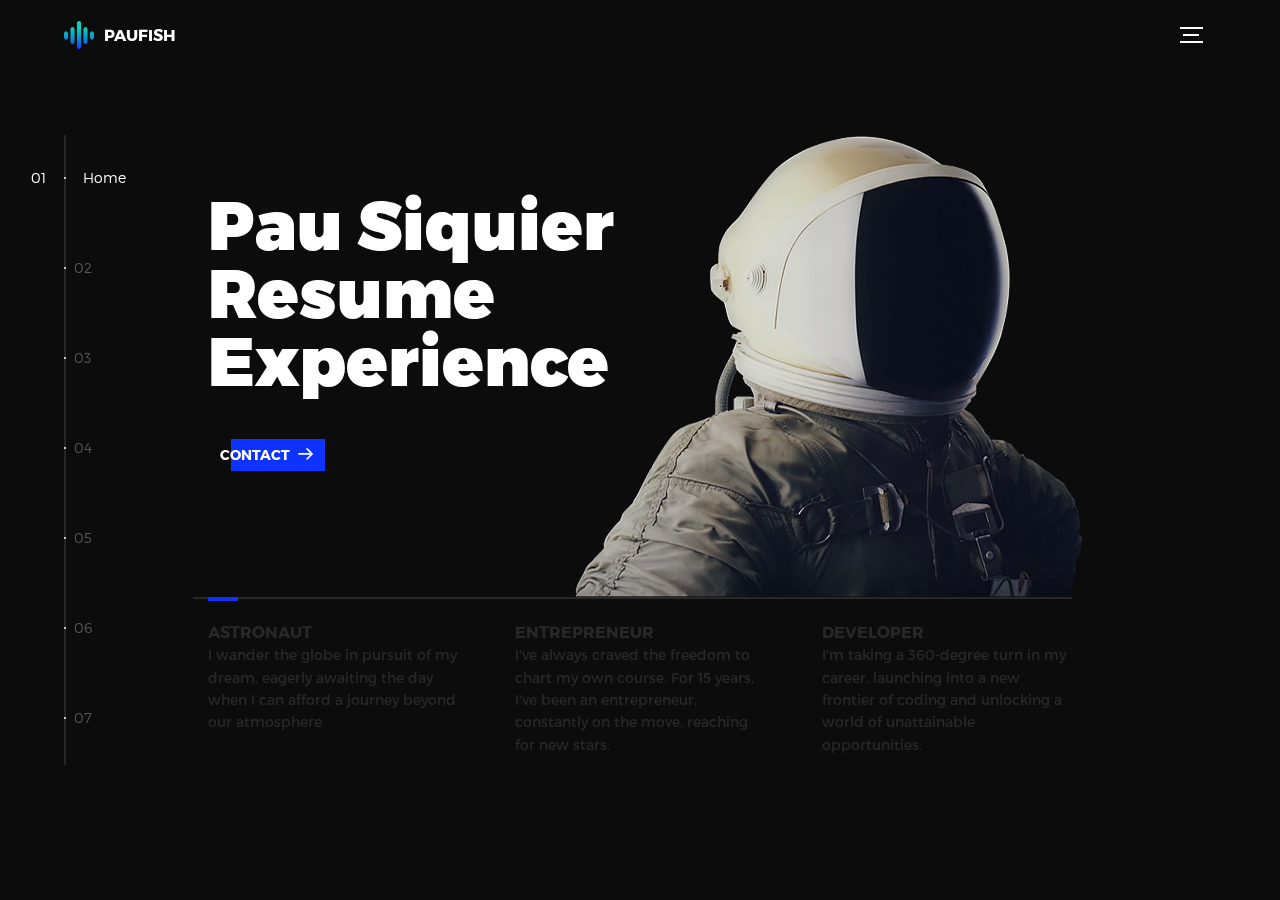
==== commit 4e8b200f: "carrer upload" ====
--- a/index.html
+++ b/index.html
@@ -48,8 +48,7 @@
                                     <span>Portfolio</span></li>
                                 <li>
                                     <span>Skills</span></li>
-                                <!-- <li><span>Career</span></li> -->
-                                
+                               <li><span>Career</span></li> 
                                 <li><span>Education</span></li>     
                                 <li><span>Contact</span></li>
                             </ul>
@@ -210,32 +209,8 @@
                                     </div>
                                 </div>
                             </li>
-                            <!--------------------CARRER -------------- <li class="l-section section"> <div
-                            class="hire" > <div class=""> <p>I have learned from my mistakes and gained
-                            valuable knowledge and skills that have helped me grow as a professional.</p>
-                            <p>These experiences have also shaped my approach to problem-solving,
-                            decision-making, and teamwork, making me a well-rounded individual who is always
-                            ready for new challenges.</p> <h2>CARRER</h2> <ul> <li><span>Junior
-                            FullStack</span><small> Jan Choueiri M&C S.L.</small><small>2022</small></li>
-                            <div> This PHP internship with Laravel provided practical web development
-                            experience, deepened my understanding of the subject, and honed my skills for
-                            future projects.</div> <li><span>Business Partner</span><small> Ediciones
-                            Harper</small><small>2022</small></li> <div >Our company creates and wholesales
-                            custom postcards, with in-house photography and design. </div>
-                            <li><span>Business owner </span><small> 3D MinisDeResina</small><small>2018 -
-                            2023</small></li> <div > We offer advanced 3D printing services utilizing resin
-                            material, delivering unparalleled quality with resolution up to 4k. </div>
-                            <li><span>Business Owner</span><small> La Seu T.A.</small><small>2018 -
-                            2023</small></li> <div > Located in a prime tourist area, our gift shop offers
-                            an extensive collection of unique souvenirs and memorable gifts that cater to
-                            both visitors and residents alike.</div> <li><span>Business Owner</span><small>
-                            Pau Siquier SL</small><small>2009 - 2017</small></li> <div > We specialize in
-                            the maintenance, wholesale and retail sale of aquatic animals. </div>
-                            <li><span>Handling Supervisor</span><small> Acciona Airport
-                            Services</small><small>2008</small></li> <div > As a Ramp Personnel Supervisor,
-                            I am responsible for overseeing and inspecting all processes between landing and
-                            takeoff of aircraft.</div> </ul> </div> </div> </li>
-                            ------------------------------------->
+                           
+                            
                             <!--------------------SKILLS -------
                             -------------------------------------------->
 
@@ -355,7 +330,62 @@
                                             </div>
 
                                         </li>
-
+ <!--------------------CARRER -------------->
+ <li class="l-section section">
+    <div class="hire">
+        <div class="">
+            <div class="floating">
+                <div class="card-object rotate">
+                    <header></header>
+                    <aside></aside>
+                    <main>
+                        <blockquote class="message"><p class="message-header">These experiences have also shaped my approach to problem-solving.</p>
+                            <span class="paper-carrer">- Junior FullStack:</span>
+                            <small>
+                                Jan Choueiri M&C S.L.</small>
+                            <small>2022</small>
+                            <div>
+                                PHP internship with Laravel
+                            </div>
+                            <span class="paper-carrer">- Business Partner:</span>
+                    <small>
+                        Ediciones Harper 2019-2023</small>
+                        <div >Creates and wholesales custom postcards.
+                        </div>
+                        <span class="paper-carrer">- Business owner:
+                        </span>
+                        <small>
+                            3D MinisDeResina</small>
+                        <small>2018 - 2023</small>
+                        <div>We offer advanced 3D printing services. </div>
+                        <span class="paper-carrer">- Business Owner: </span>
+                        <small>
+                            La Seu T.A.</small>
+                        <small>2018 - 2023</small>
+                        <div >
+                            Gift shop and souvenirs. </div>
+                            <span class="paper-carrer">- Business Owner:</span>
+                            <small>
+                                Pau Siquier SL</small>
+                            <small>2009 - 2017</small>
+                            <div >
+                                Wholesale & retail sale of aquatic animals.
+                            </div>
+                            <span class="paper-carrer">- Supervisor:</span>
+                            <small>
+                                Acciona AirportServices</small>
+                            <small>2008</small>
+                            <div >
+                                Ramp Personnel Supervisor.</div>
+                            
+                        </blockquote></main>
+                    <footer class="author"></footer>
+                </div>
+                </div>
+
+        </div>
+    </div>
+</li>
                                         <!--------------------EDUCATION ------------------------->
                                              <li class="l-section
                                         section">
@@ -415,7 +445,7 @@
                         </span>
                     </div>
                     <div class="desc">Studying in Virginia boosted my academic and English skills.
-                        The immersion improved my fluency for personal and professional communication.</div>
+                        </div>
                 </div>
             </li>
         </ul>
@@ -481,10 +511,10 @@
                             <li>
                                 <span>Skills</span>
                             </li>
+                            <li> <span>Career</span> </li> 
                             <li>
                                  <span>Education</span>
                             </li>
-                            <!-- <li> <span>Career</span> </li> -->
                             <li>
                                 <span>Contact</span>
                             </li>
--- a/assets/css/main.css
+++ b/assets/css/main.css
@@ -582,7 +582,7 @@
 .side-nav li:nth-child(6)::before {
     content: "06";
 }
-/*
+
 .side-nav li:nth-child(7)::before {
     content: "07";
 }
@@ -2310,8 +2310,8 @@
   @media screen and (max-width: 660px) {
   
   .timeline {
+    margin-top: 15%;
        width: 100%;
-      padding: 4em 0 1em 0;
   }
   
   .timeline li {
@@ -2338,7 +2338,7 @@
   .direction-l .flag:before,
   .direction-r .flag:before {
     position: absolute;
-    top: -30px;
+    top: -25px;
       left: 50%;
       content: ' ';
       display: block;
@@ -2389,7 +2389,7 @@
       -webkit-box-shadow: 0 0 1px rgba(0,0,0,0.20);
       -moz-box-shadow: 0 0 1px rgba(0,0,0,0.20);
       box-shadow: 0 0 1px rgba(0,0,0,0.20);
-      
+      font-size: 12px !important;
     z-index: 15;
   }
   
@@ -2398,8 +2398,7 @@
       position: relative;
       margin: 1em 1em 0 1em;
       padding: 1em;
-      
-    z-index: 15;
+      z-index: 15;
   }
   
   }
@@ -2408,14 +2407,10 @@
   
   .direction-l .desc,
   .direction-r .desc {
-      margin: 1em 4em 0 4em;
-  }
-  
-  }
-
-  
-
-
+     color:#000;
+  }
+  
+  }
 
   .temizle {
     clear: both;
@@ -2424,10 +2419,9 @@
 #coding-machine {
     width: 100%;
     max-width: 800px;
-    margin: 15px auto 15px auto;
+    margin: 5px auto 5px auto;
     opacity: 0.9;
     text-align: left;
-    margin-top: 8%;
 }
 
 #ust {
@@ -2546,3 +2540,141 @@
 }
 
 
+/************carrer**/
+.card-object {
+    color: rgb(0, 0, 0);
+    display: grid;
+    width: 100%;
+    grid-template: "header header"
+                    "aside  main"
+                   "foot  foot";
+    font-family: courier;
+    font-size: 24px;
+    line-height: 40px;
+    filter: drop-shadow(0px 0px 10px rgba(0, 0, 0, 0.8));
+  }
+  
+  .card-object header {
+    grid-column: header;
+    height: 40px;
+    background-image: url(https://image.ibb.co/b49eUb/dechirure.png);
+    background-repeat: repeat;
+  }
+  
+  .card-object aside {
+    grid-area: aside;
+    width: 40px;
+    background-image: url(https://image.ibb.co/fpgtpb/trou.png);
+    background-repeat: repeat;
+  }
+  
+  .card-object main {
+    grid-area: main;
+    background-color: white;
+  }
+  
+  .card-object main .message{
+      background-image: url(https://image.ibb.co/iA4Dpb/line.png);
+    background-repeat: repeat;
+    background-position: 0 -10px;
+    margin: 20px 20px 0 20px;
+  }
+  
+  .card-object footer {
+    grid-column: foot;
+    text-align: right;
+    background-color: white;
+    padding: 5px 20px 20px 0;
+    border-radius: 0 0 5px 5px;
+  }
+  
+  .author::before{
+    content: "- ";
+  }
+  
+  .rotate{
+    animation: rotate 25s infinite ease-in-out;
+  }
+  
+  .floating{
+    animation: float 15s infinite ease-in-out;
+  }
+
+  .paper-carrer{
+    color:#0f33ff;
+  }
+ .message-header{
+    font-weight: bold;
+ }
+  
+  @keyframes rotate{
+    0% {
+    transform: perspective(1000px) rotateY(4deg);
+    }
+    50%{
+    transform: perspective(1000px) rotateX(-5deg);
+    }
+    100% {
+    transform: perspective(1000px) rotateY(4deg);
+    }
+  }
+  
+  @keyframes float{
+    0% {
+    transform: perspective(1000px) translateY(0px) rotateX(5deg);
+    }
+    50%{
+    transform: perspective(1000px) translateY(10px) rotateX(-5deg);
+    }
+    100% {
+    transform: perspective(1000px) translateY(0px) rotateX(5deg);
+    }
+  }
+  
+  .forget{
+    opacity: 0.2;
+    animation: disappear 5s infinite ease-in-out;
+  }
+  
+  @keyframes disappear{
+    0%{
+      opacity: 0.6;
+    }
+    50%{
+      opacity: 0.1;
+    }
+    100%{
+      opacity: 0.6;
+    }
+  }
+  
+  .forgotten{
+      opacity: 0.1;
+      background-color: black;
+  }
+  
+  .close_btn {
+    width: 20px;
+    height: 20px;
+    position: absolute;
+    background: #26262f;
+    color: red;
+    display: inline-block;
+    padding: 1em;
+    font-size: 1.4rem;
+    letter-spacing: 0.15em;
+    font-weight: 700;
+    text-transform: uppercase;
+    box-shadow: 0 2px 10px rgba(0, 0, 0, 0.1);
+    border-radius: 50%;
+    right: 20px;
+    top:20px;
+  }
+
+  @media screen and (min-width: 400px) and ( max-width: 660px) {
+  
+    .card-object main {
+        font-size: 0.7rem;
+      }
+    }
+    